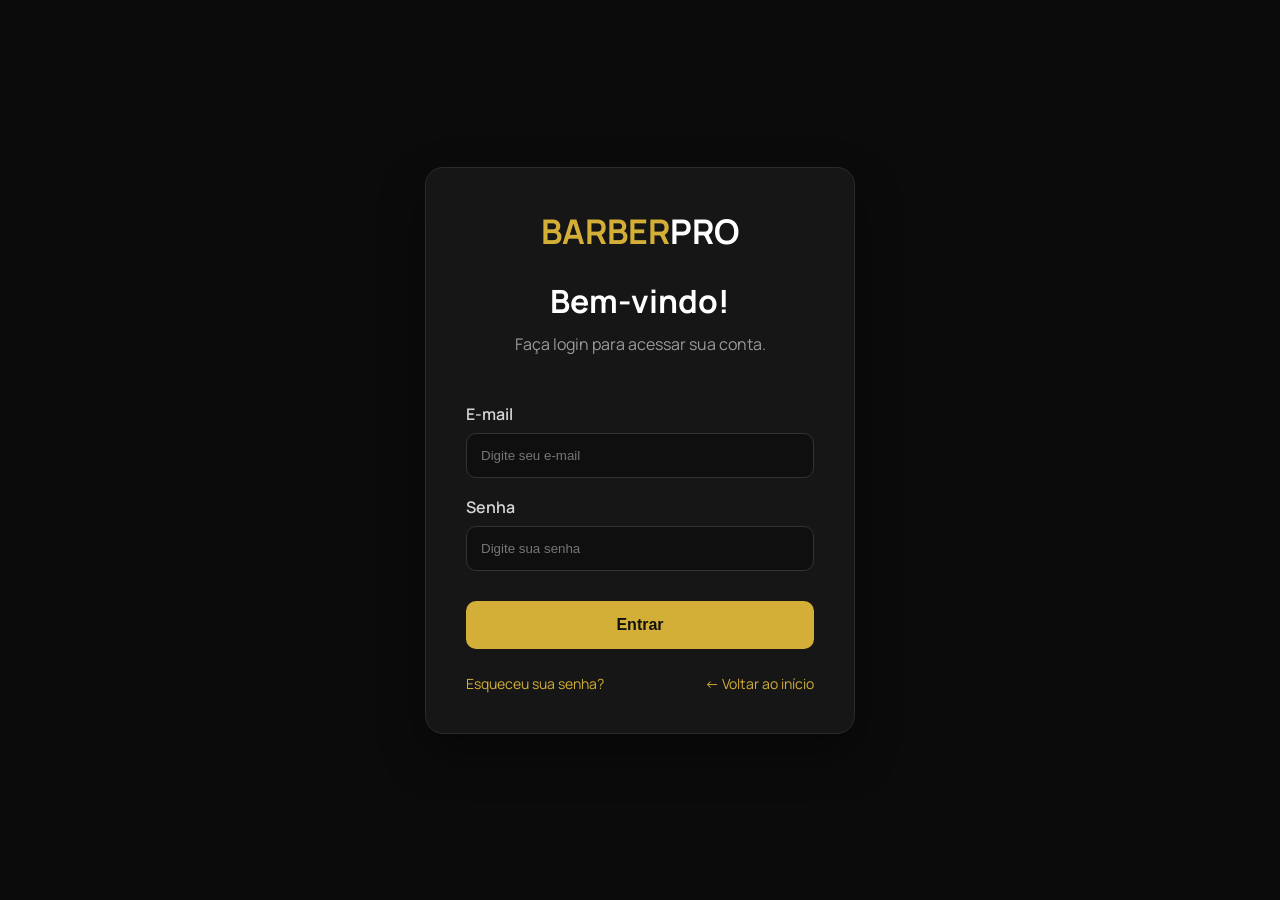
==== sistema/src/main/resources/static/login.html @ f3a81c89 "ideia frontend" ====
<!DOCTYPE html>
<html lang="pt-BR">

<head>
    <meta charset="UTF-8">
    <meta name="viewport" content="width=device-width, initial-scale=1.0">
    <title>Login | BarberPro</title>

    <link rel="stylesheet" href="css/style.css">

    <link rel="preconnect" href="https://fonts.googleapis.com">
    <link rel="preconnect" href="https://fonts.gstatic.com" crossorigin>

    <link href="https://fonts.googleapis.com/css2?family=Manrope:wght@300;400;500;600;700&display=swap"
        rel="stylesheet">
</head>

<body>

    <main class="login-page">

        <div class="login-card">

            <div class="logo-login">
                <span class="gold">BARBER</span><span>PRO</span>
            </div>

            <h1>Bem-vindo!</h1>

            <p>
                Faça login para acessar sua conta.
            </p>

            <form id="loginForm">

                <label for="email">E-mail</label>

                <input
                    type="email"
                    id="email"
                    placeholder="Digite seu e-mail"
                    required>

                <label for="password">Senha</label>

                <input
                    type="password"
                    id="password"
                    placeholder="Digite sua senha"
                    required>

                <button type="submit">
                    Entrar
                </button>

            </form>

            <div class="login-links">

                <a href="#">
                    Esqueceu sua senha?
                </a>

                <a href="index.html">
                    ← Voltar ao início
                </a>

            </div>

        </div>

    </main>

</body>

</html>
---- sistema/src/main/resources/static/css/style.css ----
*{
    margin:0;
    padding:0;
    box-sizing:border-box;
}

body{

    font-family:"Manrope",sans-serif;

    background:#0B0B0B;

    color:#FFFFFF;

}

/* HEADER */

header{

    background:#111111;

    border-bottom:1px solid #242424;

}

.container{

    width:90%;

    max-width:1400px;

    margin:auto;

    height:80px;

    display:flex;

    justify-content:space-between;

    align-items:center;

}

.logo{

    font-size:28px;

    font-weight:700;

    letter-spacing:1px;

}

.gold{

    color:#D4AF37;

}

nav ul{

    display:flex;

    list-style:none;

    gap:35px;

}

nav a{

    color:#FFFFFF;

    text-decoration:none;

    font-size:17px;

    transition:.3s;

}

nav a:hover{

    color:#D4AF37;

}

.btn-login{

    background:#D4AF37;

    color:#111111;

    padding:10px 22px;

    border-radius:8px;

    font-weight:700;

}

.btn-login:hover{

    background:#E7C45B;

    color:#111111;

}

/* HERO */

.hero{

    width:90%;

    max-width:1400px;

    margin:70px auto;

    text-align:center;

}

.hero h1{

    font-size:58px;

    color:#D4AF37;

    margin-bottom:20px;

}

.hero p{

    color:#B7B7B7;

    max-width:700px;

    margin:auto;

    font-size:20px;

    line-height:1.7;

}

.btn-principal{

    display:inline-block;

    margin-top:35px;

    background:#D4AF37;

    color:#111111;

    text-decoration:none;

    padding:15px 35px;

    border-radius:10px;

    font-weight:700;

    transition:.3s;

}

.btn-principal:hover{

    background:#E7C45B;

}

/* SERVIÇOS */

.servicos{

    width:90%;

    max-width:1400px;

    margin:80px auto;

}

.servicos h2{

    text-align:center;

    color:#D4AF37;

    font-size:38px;

    margin-bottom:50px;

}

.cards{

    display:grid;

    grid-template-columns:repeat(auto-fit,minmax(300px,1fr));

    gap:30px;

}

.card{

    background:#161616;

    border:1px solid #2B2B2B;

    border-radius:16px;

    padding:35px;

    transition:.3s;

}

.card:hover{

    border-color:#D4AF37;

    transform:translateY(-6px);

}

.card h3{

    color:#D4AF37;

    margin-bottom:15px;

}

.card p{

    color:#BDBDBD;

    line-height:1.6;

}

/* FOOTER */

footer{

    margin-top:80px;

    padding:30px;

    border-top:1px solid #242424;

    text-align:center;

    color:#9E9E9E;

}

/* RESPONSIVO */

@media(max-width:768px){

    .container{

        flex-direction:column;

        height:auto;

        padding:20px 0;

        gap:20px;

    }

    nav ul{

        flex-direction:column;

        align-items:center;

    }

    .hero h1{

        font-size:40px;

    }

    .hero p{

        font-size:18px;

    }

}

/* ===========================
   LOGIN
=========================== */

.login-page{

    min-height:100vh;

    display:flex;

    justify-content:center;

    align-items:center;

    padding:30px;

}

.login-card{

    width:100%;
    max-width:430px;

    background:#161616;

    border:1px solid #2B2B2B;

    border-radius:18px;

    padding:40px;

    box-shadow:0 20px 45px rgba(0,0,0,.4);

}

.logo-login{

    text-align:center;

    font-size:34px;

    font-weight:700;

    margin-bottom:25px;

}

.login-card h1{

    text-align:center;

    color:#FFFFFF;

    margin-bottom:10px;

}

.login-card p{

    text-align:center;

    color:#9A9A9A;

    margin-bottom:30px;

}

.login-card form{

    display:flex;

    flex-direction:column;

}

.login-card label{

    color:#D4D4D4;

    margin-bottom:8px;

    margin-top:18px;

    font-weight:600;

}

.login-card input{

    background:#0F0F0F;

    border:1px solid #333;

    color:#FFF;

    padding:14px;

    border-radius:10px;

    transition:.3s;

}

.login-card input:focus{

    outline:none;

    border-color:#D4AF37;

    box-shadow:0 0 0 3px rgba(212,175,55,.15);

}

.login-card button{

    margin-top:30px;

    background:#D4AF37;

    color:#111;

    border:none;

    padding:15px;

    border-radius:10px;

    font-size:16px;

    font-weight:700;

    cursor:pointer;

    transition:.3s;

}

.login-card button:hover{

    background:#E7C45B;

}

.login-links{

    margin-top:25px;

    display:flex;

    justify-content:space-between;

}

.login-links a{

    color:#D4AF37;

    text-decoration:none;

    font-size:14px;

}

.login-links a:hover{

    text-decoration:underline;

}
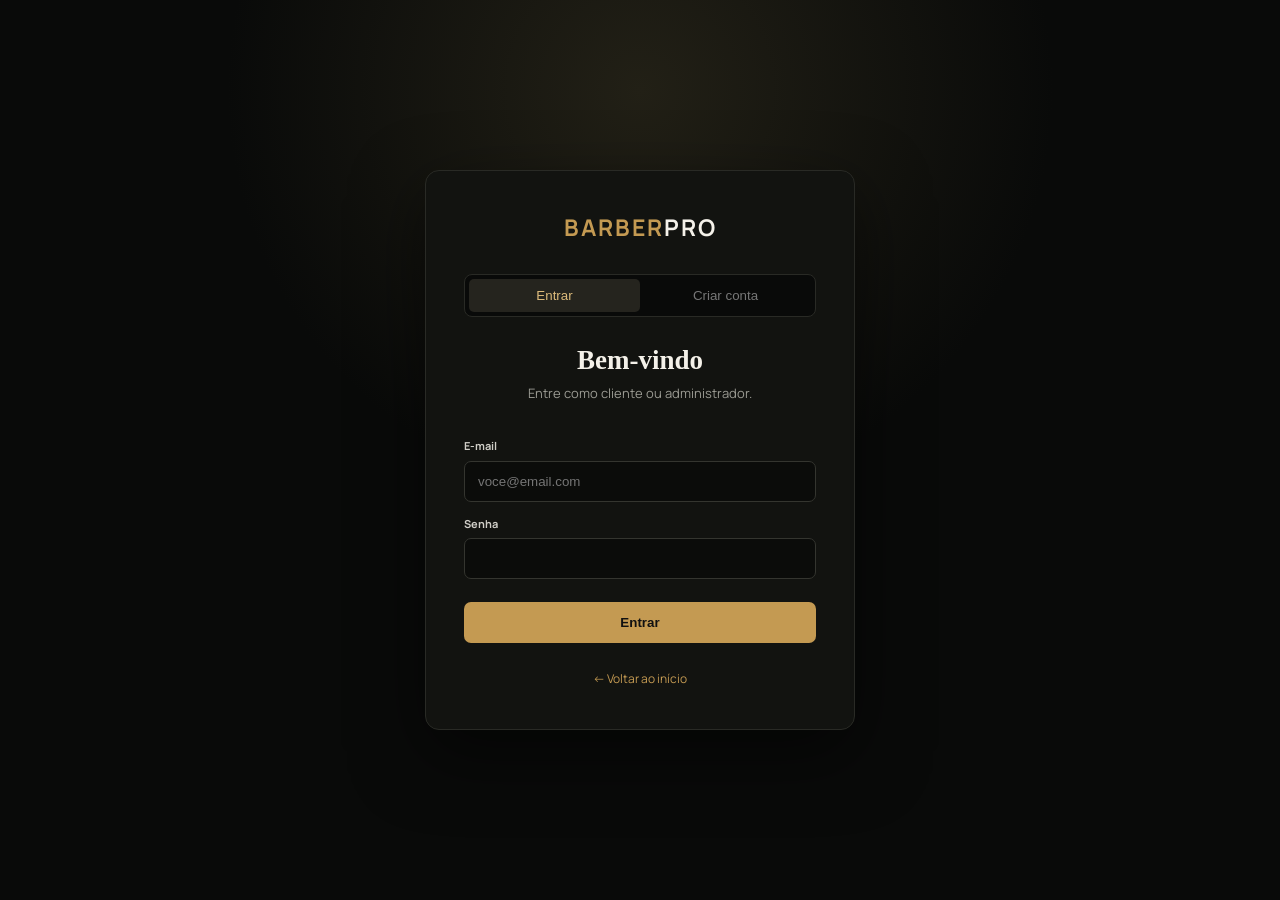
==== commit e02809d1: "frontend and backend" ====
--- a/sistema/src/main/resources/static/login.html
+++ b/sistema/src/main/resources/static/login.html
@@ -1,76 +1,65 @@
-<!DOCTYPE html>
+<!doctype html>
 <html lang="pt-BR">
-
-<head>
-    <meta charset="UTF-8">
-    <meta name="viewport" content="width=device-width, initial-scale=1.0">
-    <title>Login | BarberPro</title>
-
-    <link rel="stylesheet" href="css/style.css">
-
-    <link rel="preconnect" href="https://fonts.googleapis.com">
-    <link rel="preconnect" href="https://fonts.gstatic.com" crossorigin>
-
-    <link href="https://fonts.googleapis.com/css2?family=Manrope:wght@300;400;500;600;700&display=swap"
-        rel="stylesheet">
-</head>
-
-<body>
-
+  <head>
+    <meta charset="UTF-8" />
+    <meta name="viewport" content="width=device-width,initial-scale=1" />
+    <title>Entrar — BarberPro</title>
+    <link rel="preconnect" href="https://fonts.googleapis.com" />
+    <link rel="preconnect" href="https://fonts.gstatic.com" crossorigin />
+    <link
+      href="https://fonts.googleapis.com/css2?family=Manrope:wght@400;600;700&display=swap"
+      rel="stylesheet"
+    />
+    <link rel="stylesheet" href="css/style.css" />
+  </head>
+  <body>
     <main class="login-page">
-
-        <div class="login-card">
-
-            <div class="logo-login">
-                <span class="gold">BARBER</span><span>PRO</span>
-            </div>
-
-            <h1>Bem-vindo!</h1>
-
-            <p>
-                Faça login para acessar sua conta.
-            </p>
-
-            <form id="loginForm">
-
-                <label for="email">E-mail</label>
-
-                <input
-                    type="email"
-                    id="email"
-                    placeholder="Digite seu e-mail"
-                    required>
-
-                <label for="password">Senha</label>
-
-                <input
-                    type="password"
-                    id="password"
-                    placeholder="Digite sua senha"
-                    required>
-
-                <button type="submit">
-                    Entrar
-                </button>
-
-            </form>
-
-            <div class="login-links">
-
-                <a href="#">
-                    Esqueceu sua senha?
-                </a>
-
-                <a href="index.html">
-                    ← Voltar ao início
-                </a>
-
-            </div>
-
+      <div class="login-card">
+        <a class="logo-login" href="index.html"
+          ><span class="gold">BARBER</span>PRO</a
+        >
+        <div class="auth-tabs">
+          <button class="active" data-tab="login">Entrar</button
+          ><button data-tab="register">Criar conta</button>
         </div>
-
+        <form id="loginForm">
+          <h1>Bem-vindo</h1>
+          <p>Entre como cliente ou administrador.</p>
+          <label>E-mail</label
+          ><input
+            name="email"
+            type="email"
+            required
+            placeholder="voce@email.com"
+          /><label>Senha</label
+          ><input
+            name="password"
+            type="password"
+            required
+            minlength="6"
+          /><button>Entrar</button>
+        </form>
+        <form id="registerForm" hidden>
+          <h1>Crie sua conta</h1>
+          <p>Cadastre-se para agendar seu horário.</p>
+          <label>Nome</label
+          ><input name="name" required maxlength="100" /><label>E-mail</label
+          ><input name="email" type="email" required /><label>Telefone</label
+          ><input name="phone" type="tel" required maxlength="30" placeholder="(00) 00000-0000" /><label
+            >Senha</label
+          ><input
+            name="password"
+            type="password"
+            required
+            minlength="6"
+          /><button>Criar conta</button>
+        </form>
+        <p class="auth-message" id="authMessage"></p>
+        <div class="login-links">
+          <a href="index.html">← Voltar ao início</a>
+        </div>
+      </div>
     </main>
-
-</body>
-
-</html>+    <script src="js/auth.js"></script>
+  </body>
+</html>
--- a/sistema/src/main/resources/static/css/style.css
+++ b/sistema/src/main/resources/static/css/style.css
@@ -1,470 +1,3 @@
-*{
-    margin:0;
-    padding:0;
-    box-sizing:border-box;
-}
-
-body{
-
-    font-family:"Manrope",sans-serif;
-
-    background:#0B0B0B;
-
-    color:#FFFFFF;
-
-}
-
-/* HEADER */
-
-header{
-
-    background:#111111;
-
-    border-bottom:1px solid #242424;
-
-}
-
-.container{
-
-    width:90%;
-
-    max-width:1400px;
-
-    margin:auto;
-
-    height:80px;
-
-    display:flex;
-
-    justify-content:space-between;
-
-    align-items:center;
-
-}
-
-.logo{
-
-    font-size:28px;
-
-    font-weight:700;
-
-    letter-spacing:1px;
-
-}
-
-.gold{
-
-    color:#D4AF37;
-
-}
-
-nav ul{
-
-    display:flex;
-
-    list-style:none;
-
-    gap:35px;
-
-}
-
-nav a{
-
-    color:#FFFFFF;
-
-    text-decoration:none;
-
-    font-size:17px;
-
-    transition:.3s;
-
-}
-
-nav a:hover{
-
-    color:#D4AF37;
-
-}
-
-.btn-login{
-
-    background:#D4AF37;
-
-    color:#111111;
-
-    padding:10px 22px;
-
-    border-radius:8px;
-
-    font-weight:700;
-
-}
-
-.btn-login:hover{
-
-    background:#E7C45B;
-
-    color:#111111;
-
-}
-
-/* HERO */
-
-.hero{
-
-    width:90%;
-
-    max-width:1400px;
-
-    margin:70px auto;
-
-    text-align:center;
-
-}
-
-.hero h1{
-
-    font-size:58px;
-
-    color:#D4AF37;
-
-    margin-bottom:20px;
-
-}
-
-.hero p{
-
-    color:#B7B7B7;
-
-    max-width:700px;
-
-    margin:auto;
-
-    font-size:20px;
-
-    line-height:1.7;
-
-}
-
-.btn-principal{
-
-    display:inline-block;
-
-    margin-top:35px;
-
-    background:#D4AF37;
-
-    color:#111111;
-
-    text-decoration:none;
-
-    padding:15px 35px;
-
-    border-radius:10px;
-
-    font-weight:700;
-
-    transition:.3s;
-
-}
-
-.btn-principal:hover{
-
-    background:#E7C45B;
-
-}
-
-/* SERVIÇOS */
-
-.servicos{
-
-    width:90%;
-
-    max-width:1400px;
-
-    margin:80px auto;
-
-}
-
-.servicos h2{
-
-    text-align:center;
-
-    color:#D4AF37;
-
-    font-size:38px;
-
-    margin-bottom:50px;
-
-}
-
-.cards{
-
-    display:grid;
-
-    grid-template-columns:repeat(auto-fit,minmax(300px,1fr));
-
-    gap:30px;
-
-}
-
-.card{
-
-    background:#161616;
-
-    border:1px solid #2B2B2B;
-
-    border-radius:16px;
-
-    padding:35px;
-
-    transition:.3s;
-
-}
-
-.card:hover{
-
-    border-color:#D4AF37;
-
-    transform:translateY(-6px);
-
-}
-
-.card h3{
-
-    color:#D4AF37;
-
-    margin-bottom:15px;
-
-}
-
-.card p{
-
-    color:#BDBDBD;
-
-    line-height:1.6;
-
-}
-
-/* FOOTER */
-
-footer{
-
-    margin-top:80px;
-
-    padding:30px;
-
-    border-top:1px solid #242424;
-
-    text-align:center;
-
-    color:#9E9E9E;
-
-}
-
-/* RESPONSIVO */
-
-@media(max-width:768px){
-
-    .container{
-
-        flex-direction:column;
-
-        height:auto;
-
-        padding:20px 0;
-
-        gap:20px;
-
-    }
-
-    nav ul{
-
-        flex-direction:column;
-
-        align-items:center;
-
-    }
-
-    .hero h1{
-
-        font-size:40px;
-
-    }
-
-    .hero p{
-
-        font-size:18px;
-
-    }
-
-}
-
-/* ===========================
-   LOGIN
-=========================== */
-
-.login-page{
-
-    min-height:100vh;
-
-    display:flex;
-
-    justify-content:center;
-
-    align-items:center;
-
-    padding:30px;
-
-}
-
-.login-card{
-
-    width:100%;
-    max-width:430px;
-
-    background:#161616;
-
-    border:1px solid #2B2B2B;
-
-    border-radius:18px;
-
-    padding:40px;
-
-    box-shadow:0 20px 45px rgba(0,0,0,.4);
-
-}
-
-.logo-login{
-
-    text-align:center;
-
-    font-size:34px;
-
-    font-weight:700;
-
-    margin-bottom:25px;
-
-}
-
-.login-card h1{
-
-    text-align:center;
-
-    color:#FFFFFF;
-
-    margin-bottom:10px;
-
-}
-
-.login-card p{
-
-    text-align:center;
-
-    color:#9A9A9A;
-
-    margin-bottom:30px;
-
-}
-
-.login-card form{
-
-    display:flex;
-
-    flex-direction:column;
-
-}
-
-.login-card label{
-
-    color:#D4D4D4;
-
-    margin-bottom:8px;
-
-    margin-top:18px;
-
-    font-weight:600;
-
-}
-
-.login-card input{
-
-    background:#0F0F0F;
-
-    border:1px solid #333;
-
-    color:#FFF;
-
-    padding:14px;
-
-    border-radius:10px;
-
-    transition:.3s;
-
-}
-
-.login-card input:focus{
-
-    outline:none;
-
-    border-color:#D4AF37;
-
-    box-shadow:0 0 0 3px rgba(212,175,55,.15);
-
-}
-
-.login-card button{
-
-    margin-top:30px;
-
-    background:#D4AF37;
-
-    color:#111;
-
-    border:none;
-
-    padding:15px;
-
-    border-radius:10px;
-
-    font-size:16px;
-
-    font-weight:700;
-
-    cursor:pointer;
-
-    transition:.3s;
-
-}
-
-.login-card button:hover{
-
-    background:#E7C45B;
-
-}
-
-.login-links{
-
-    margin-top:25px;
-
-    display:flex;
-
-    justify-content:space-between;
-
-}
-
-.login-links a{
-
-    color:#D4AF37;
-
-    text-decoration:none;
-
-    font-size:14px;
-
-}
-
-.login-links a:hover{
-
-    text-decoration:underline;
-
-}+:root{--black:#090a09;--panel:#121310;--panel-2:#181916;--gold:#c49a52;--gold-light:#ddbb7b;--text:#f4f1e9;--muted:#9a9a92;--line:#292a25;--danger:#e26d62;--radius:12px}*{box-sizing:border-box}html{scroll-behavior:smooth}body{margin:0;background:var(--black);color:var(--text);font-family:Manrope,Arial,sans-serif;line-height:1.6}a{color:inherit}header{position:sticky;top:0;z-index:20;background:rgba(9,10,9,.92);border-bottom:1px solid var(--line);backdrop-filter:blur(12px)}.container{width:min(1160px,90%);height:76px;margin:auto;display:flex;align-items:center;justify-content:space-between}.logo,.logo-login{font-size:23px;font-weight:700;letter-spacing:2px;text-decoration:none}.gold{color:var(--gold)}nav ul{display:flex;align-items:center;gap:30px;margin:0;padding:0;list-style:none}nav a{text-decoration:none;color:#c7c6bf;font-size:14px;transition:.2s}nav a:hover{color:var(--gold-light)}.btn-login{padding:10px 18px;border:1px solid var(--gold);border-radius:6px;color:var(--gold-light)}.btn-login:hover{background:var(--gold);color:#111}.hero{min-height:630px;width:min(1160px,90%);margin:auto;display:grid;place-items:center;text-align:center;position:relative}.hero:before{content:"";position:absolute;width:440px;height:440px;border-radius:50%;background:rgba(196,154,82,.08);filter:blur(80px)}.hero-content{position:relative;max-width:820px}.hero h1{font-family:Georgia,serif;font-size:clamp(44px,7vw,78px);line-height:1.05;margin:0 0 25px;letter-spacing:-2px}.hero h1::after{content:"";display:block;width:55px;height:2px;background:var(--gold);margin:25px auto}.hero p{max-width:650px;margin:auto;color:var(--muted);font-size:18px}.btn-principal{display:inline-block;margin-top:34px;padding:14px 28px;border-radius:6px;background:var(--gold);color:#111;text-decoration:none;font-weight:700;font-size:14px;transition:.2s}.btn-principal:hover{background:var(--gold-light);transform:translateY(-2px)}.servicos{width:min(1160px,90%);margin:60px auto 120px}.servicos h2{text-align:center;font:700 clamp(32px,4vw,45px) Georgia,serif;margin:0 0 45px}.cards{display:grid;grid-template-columns:repeat(4,1fr);gap:16px}.card{min-height:180px;padding:26px;background:var(--panel);border:1px solid var(--line);border-radius:var(--radius);transition:.2s}.card:hover{border-color:#725b34;transform:translateY(-4px)}.card h3{margin:0 0 12px;color:var(--gold-light);font-size:17px}.card p{margin:0;color:var(--muted);font-size:14px}footer{padding:30px 5%;border-top:1px solid var(--line);text-align:center;color:#707169;font-size:13px}
+.login-page{min-height:100vh;display:grid;place-items:center;padding:30px;background:radial-gradient(circle at 50% 10%,#222016 0,transparent 40%)}.login-card{width:min(430px,100%);padding:38px;background:var(--panel);border:1px solid var(--line);border-radius:14px;box-shadow:0 24px 70px #0008}.logo-login{display:block;text-align:center;margin-bottom:28px}.auth-tabs{display:grid;grid-template-columns:1fr 1fr;padding:4px;background:#090a09;border:1px solid var(--line);border-radius:8px;margin-bottom:28px}.auth-tabs button{margin:0;padding:9px;border:0;border-radius:5px;background:transparent;color:#777;font:600 13px inherit;cursor:pointer}.auth-tabs button.active{background:#25241e;color:var(--gold-light)}.login-card h1{text-align:center;font:700 27px Georgia,serif;margin:0 0 7px}.login-card p{text-align:center;color:var(--muted);font-size:13px;margin:0 0 20px}.login-card form{display:flex;flex-direction:column}.login-card label{font-size:11px;font-weight:700;margin:13px 0 6px;color:#d0cec7}.login-card input{width:100%;padding:12px 13px;border:1px solid #34352f;border-radius:7px;background:#0b0c0a;color:#fff;font:14px inherit;outline:0}.login-card input:focus{border-color:var(--gold);box-shadow:0 0 0 3px rgba(196,154,82,.12)}.login-card form button{margin-top:23px;padding:13px;border:0;border-radius:7px;background:var(--gold);color:#111;font-weight:700;cursor:pointer}.login-card form button:hover{background:var(--gold-light)}.login-links{margin-top:22px;text-align:center}.login-links a{font-size:12px;color:var(--gold);text-decoration:none}.auth-message{margin:15px 0 0!important;color:var(--gold-light)!important}.auth-message.error{color:var(--danger)!important}[hidden]{display:none!important}
+@media(max-width:900px){.cards{grid-template-columns:1fr 1fr}}@media(max-width:680px){.container{height:auto;min-height:68px;flex-wrap:wrap;padding:17px 0}.logo{font-size:20px}nav{width:100%;overflow-x:auto;margin-top:13px}nav ul{gap:20px;padding-bottom:2px}nav a{white-space:nowrap}.hero{min-height:520px}.hero h1{font-size:44px}.hero p{font-size:16px}.cards{grid-template-columns:1fr}.servicos{margin-bottom:70px}.login-card{padding:28px 22px}}
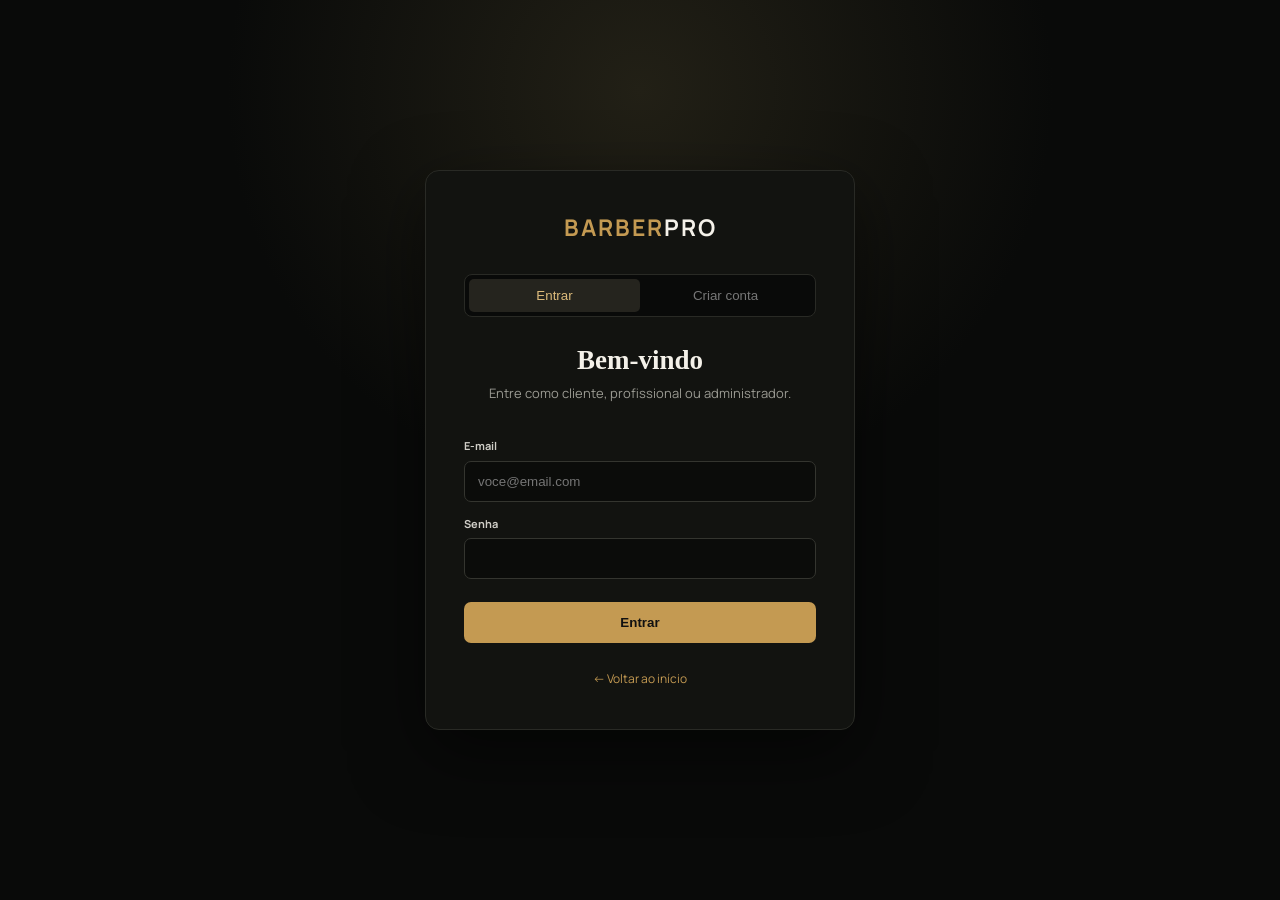
==== commit 8e38348a: "barber area" ====
--- a/sistema/src/main/resources/static/login.html
+++ b/sistema/src/main/resources/static/login.html
@@ -24,7 +24,7 @@
         </div>
         <form id="loginForm">
           <h1>Bem-vindo</h1>
-          <p>Entre como cliente ou administrador.</p>
+          <p>Entre como cliente, profissional ou administrador.</p>
           <label>E-mail</label
           ><input
             name="email"
